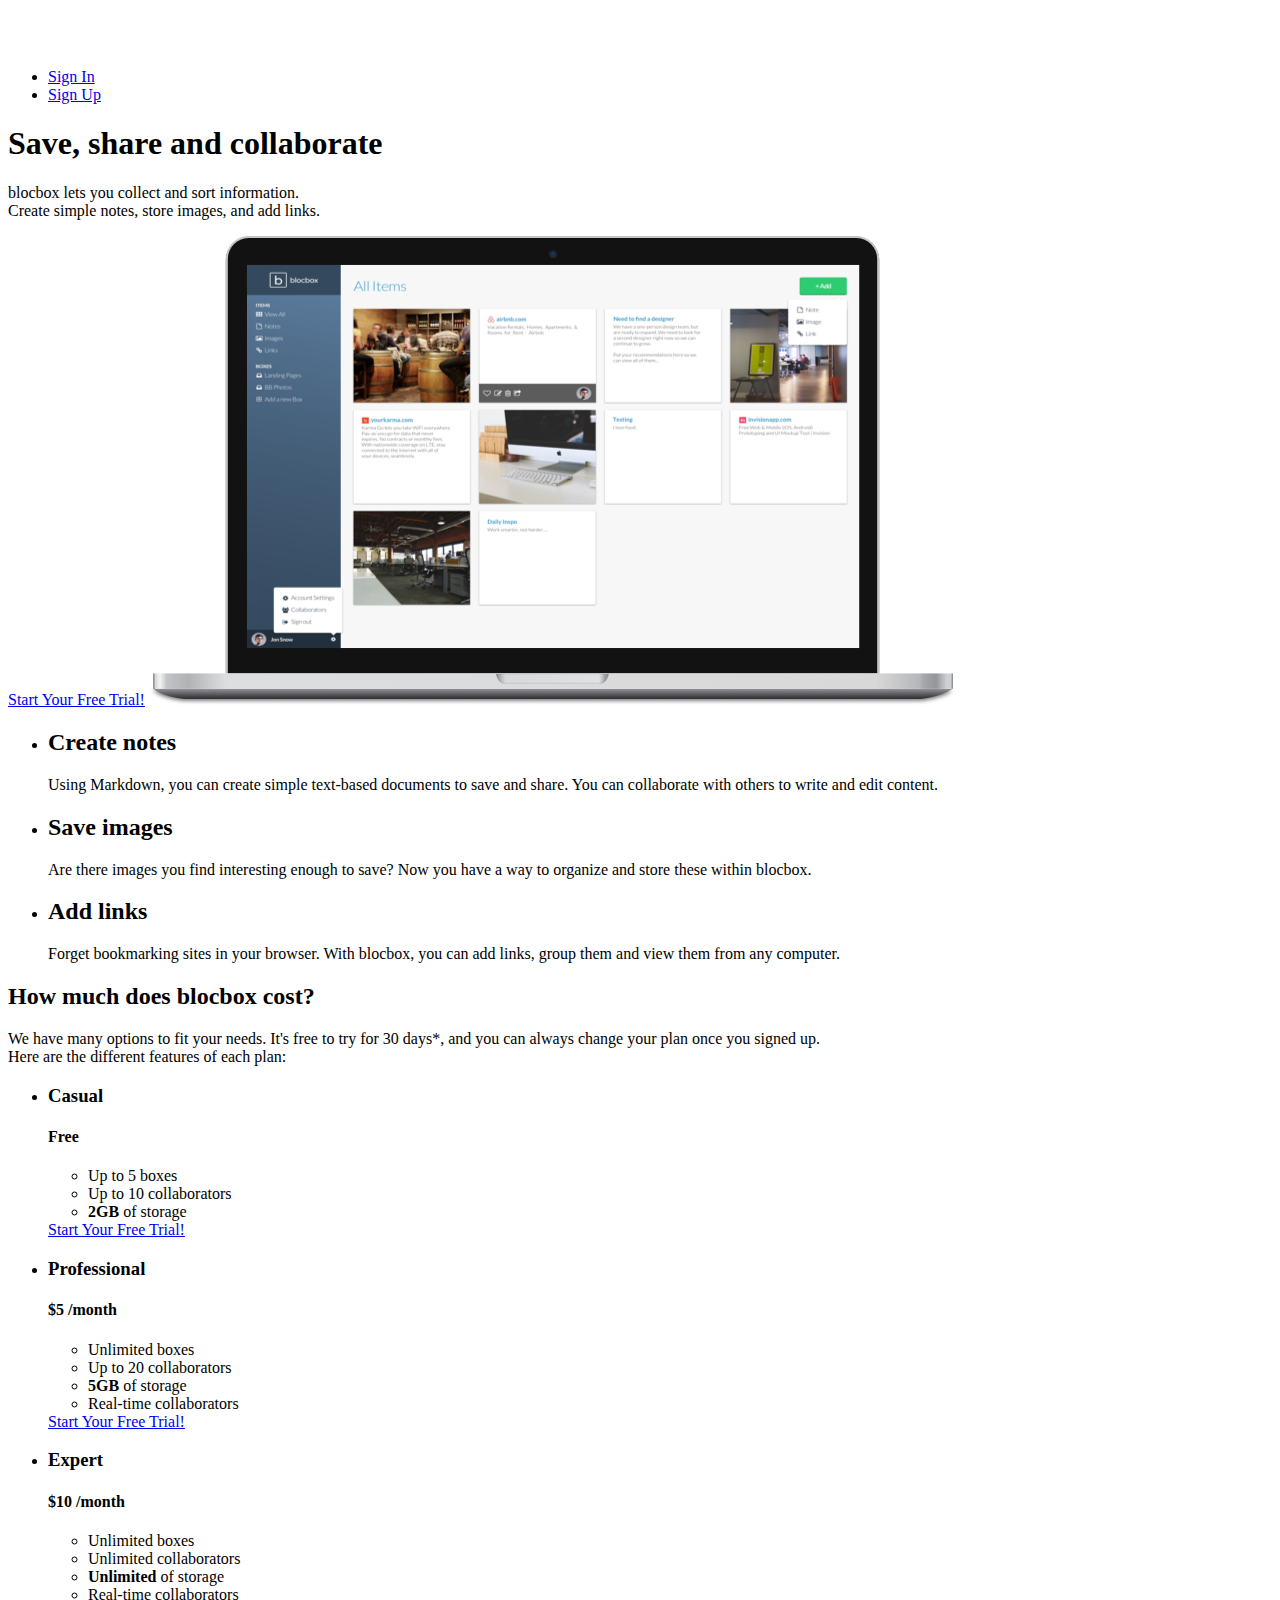
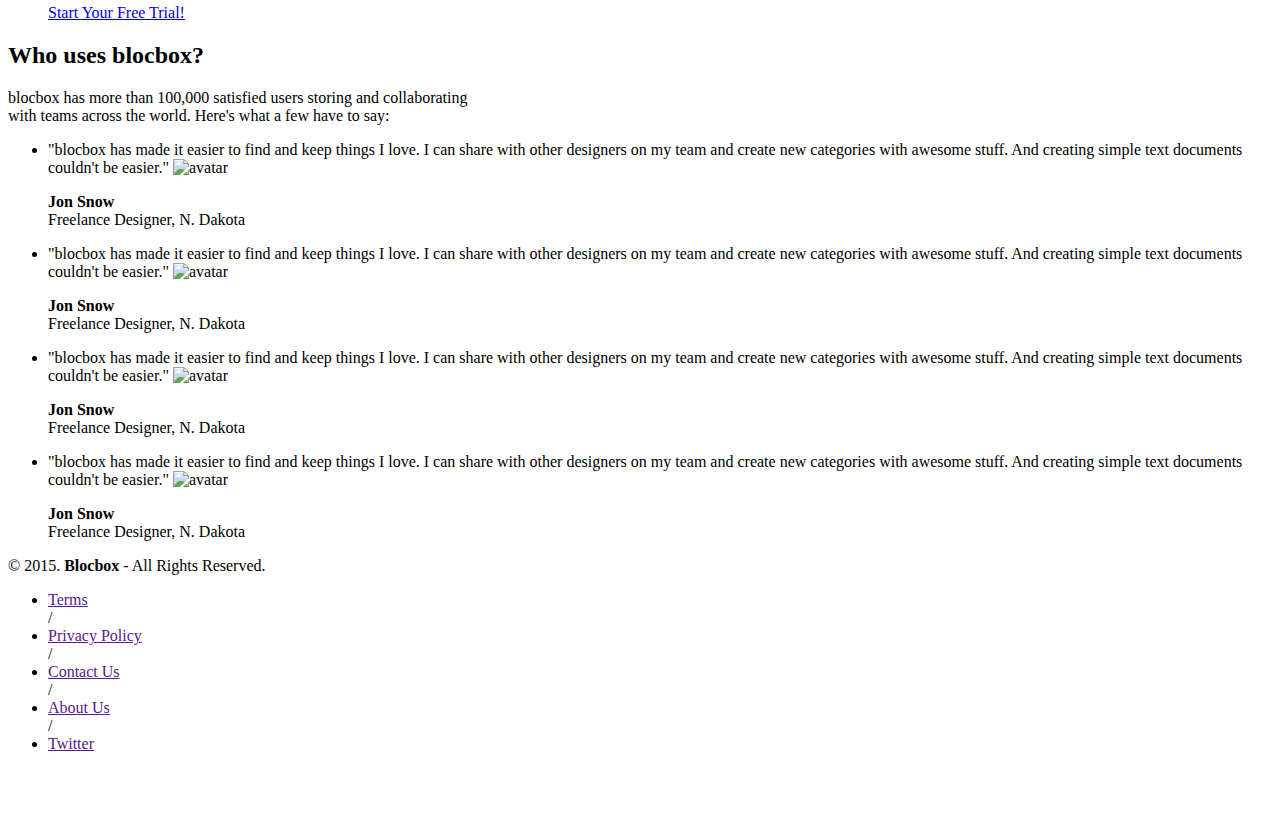
==== index.html @ 81e9be26 "Checkpoint 27 completed" ====
<!DOCTYPE html>
<html lang="en-us">
<head>
  <meta http-equiv="X-UACompatible" content="IE=Edge">
  <meta charset="UTF-8">
  <title>Save, share and collaborate | Blocbox</title>

  <!-- Google Fonts -->
  <link href="https://fonts.googleapis.com/css?family=Lato:300,300i,400,400i,700,700i|Varela+Round" rel="stylesheet">

</head>
<body>
  <!-- Hero -->
  <header>
    <nav class="container">
      <div class="one-half">
        <a href="index.html" class="site-logo"><img src="images/site-logo.png" alt="Blocbox" /></a>
      </div>
      <div class="one-half">
        <ul>
          <li><a href="signin.html">Sign In</a> </li>
          <li class="btn-outline"><a href="signup.html">Sign Up</a></li>
        </ul>
      </div>

    </nav>
    <div class="container hero">
      <h1>Save, share and collaborate</h1>
      <p>blocbox lets you collect and sort information.<br>Create simple notes, store images, and add links.</p>
      <a href="signup.html" class="btn">Start Your Free Trial!</a>
      <img src="images/dashboard.png" alt="Blocbox" />
    </div>
  </header>
  <main role="main">
    <!-- Benefits -->
    <section class="benefits">
      <ul class="container">
        <li class="one-third">
          <h2>Create notes</h2>
          <p>Using Markdown, you can create simple text-based documents to save and share. You can collaborate with others to write and edit content.</p>
        </li>
        <li class="one-third">
          <h2>Save images</h2>
          <p>Are there images you find interesting enough to save? Now you have a way to organize and store these within blocbox.</p>
        </li>
        <li class="one-third">
          <h2>Add links</h2>
          <p>Forget bookmarking sites in your browser. With blocbox, you can add links, group them and view them from any computer.</p>
        </li>
      </ul>
    </section>

    <!-- Pricing -->
    <section class="pricing">
      <div class="container">
        <h2>How much does blocbox cost?</h2>
        <p>We have many options to fit your needs. It's free to try for 30 days*, and you can always change your plan once you signed up. <br/>Here are the different features of each plan:</p>
      </div>
      <ul class="container">
        <li class="one-third">
          <div class="box">
            <h3>Casual</h3>
            <h4>Free</h4>
            <ul>
              <li>Up to 5 boxes</li>
              <li>Up to 10 collaborators</li>
              <li><strong>2GB</strong> of storage</li>
            </ul>
            <a href="signup.html" class="btn">Start Your Free Trial!</a>
          </div>
        </li>
        <li class="one-third">
          <div class="box middle">
            <h3>Professional</h3>
            <h4><span>$</span>5 <span class="month">/month</span></h4>
            <ul>
              <li>Unlimited boxes</li>
              <li>Up to 20 collaborators</li>
              <li><strong>5GB</strong> of storage</li>
              <li>Real-time collaborators</li>
            </ul>
            <a href="signup.html" class="btn">Start Your Free Trial!</a>
          </div>
        </li>
        <li class="one-third">
          <div class="box">
            <h3>Expert</h3>
            <h4><span>$</span>10 <span class="month">/month</span></h4>
            <ul>
              <li>Unlimited boxes</li>
              <li>Unlimited collaborators</li>
              <li><strong>Unlimited</strong> of storage</li>
              <li>Real-time collaborators</li>
            </ul>
            <a href="signup.html" class="btn">Start Your Free Trial!</a>
          </div>
        </li>
      </ul>
    </section>

    <!--Testimonials -->
    <section class="testimonials">
      <div class="container">
        <h2>Who uses blocbox?</h2>
        <p>blocbox has more than 100,000 satisfied users storing and collaborating<br/> with teams across the world. Here's what a few have to say:</p>
      </div>
      <ul class="container">
        <li class="one-fourth">
          <blocquote>"blocbox has made it easier to find and keep things I love. I can share with other designers on my team and create new categories with awesome stuff. And creating simple text documents couldn't be easier."</blocquote>
          <img src="https://s3.amazonaws.com/uifaces/faces/twitter/jsa/128.jpg" alt="avatar">
          <p class="names"><strong>Jon Snow</strong><br/>Freelance Designer, N. Dakota</p>
        </li>
        <li class="one-fourth">
          <blocquote>"blocbox has made it easier to find and keep things I love. I can share with other designers on my team and create new categories with awesome stuff. And creating simple text documents couldn't be easier."</blocquote>
          <img src="https://s3.amazonaws.com/uifaces/faces/twitter/jsa/128.jpg" alt="avatar">
          <p class="names"><strong>Jon Snow</strong><br/>Freelance Designer, N. Dakota</p>
        </li>
        <li class="one-fourth">
          <blocquote>"blocbox has made it easier to find and keep things I love. I can share with other designers on my team and create new categories with awesome stuff. And creating simple text documents couldn't be easier."</blocquote>
          <img src="https://s3.amazonaws.com/uifaces/faces/twitter/jsa/128.jpg" alt="avatar">
          <p class="names"><strong>Jon Snow</strong><br/>Freelance Designer, N. Dakota</p>
        </li>
        <li class="one-fourth">
          <blocquote>"blocbox has made it easier to find and keep things I love. I can share with other designers on my team and create new categories with awesome stuff. And creating simple text documents couldn't be easier."</blocquote>
          <img src="https://s3.amazonaws.com/uifaces/faces/twitter/jsa/128.jpg" alt="avatar">
          <p class="names"><strong>Jon Snow</strong><br/>Freelance Designer, N. Dakota</p>
        </li>
      </ul>
    </section>
  </main>

  <!-- Footer -->
  <footer>
    <div class="container footer-nav-block">
      <div class="left-footer-block one-third">
        <p class="copyright-block">&copy; 2015. <strong>Blocbox</strong> - All Rights Reserved.</p>
      </div>
      <nav class="link-block middle-footer-block one-third">
        <ul>
          <li><a href="">Terms</a></li> /
          <li><a href="">Privacy Policy</a></li> /
          <li><a href="">Contact Us</a></li> /
          <li><a href="">About Us</a></li> /
          <li><a href="">Twitter</a></li>
        </ul>
      </nav>
      <div class="right-footer-block one-third">
        <img class="logo" src="images/site-logo.png" alt="Blocbox" />
      </div>
  </div>
  </footer>
</body>
</html>
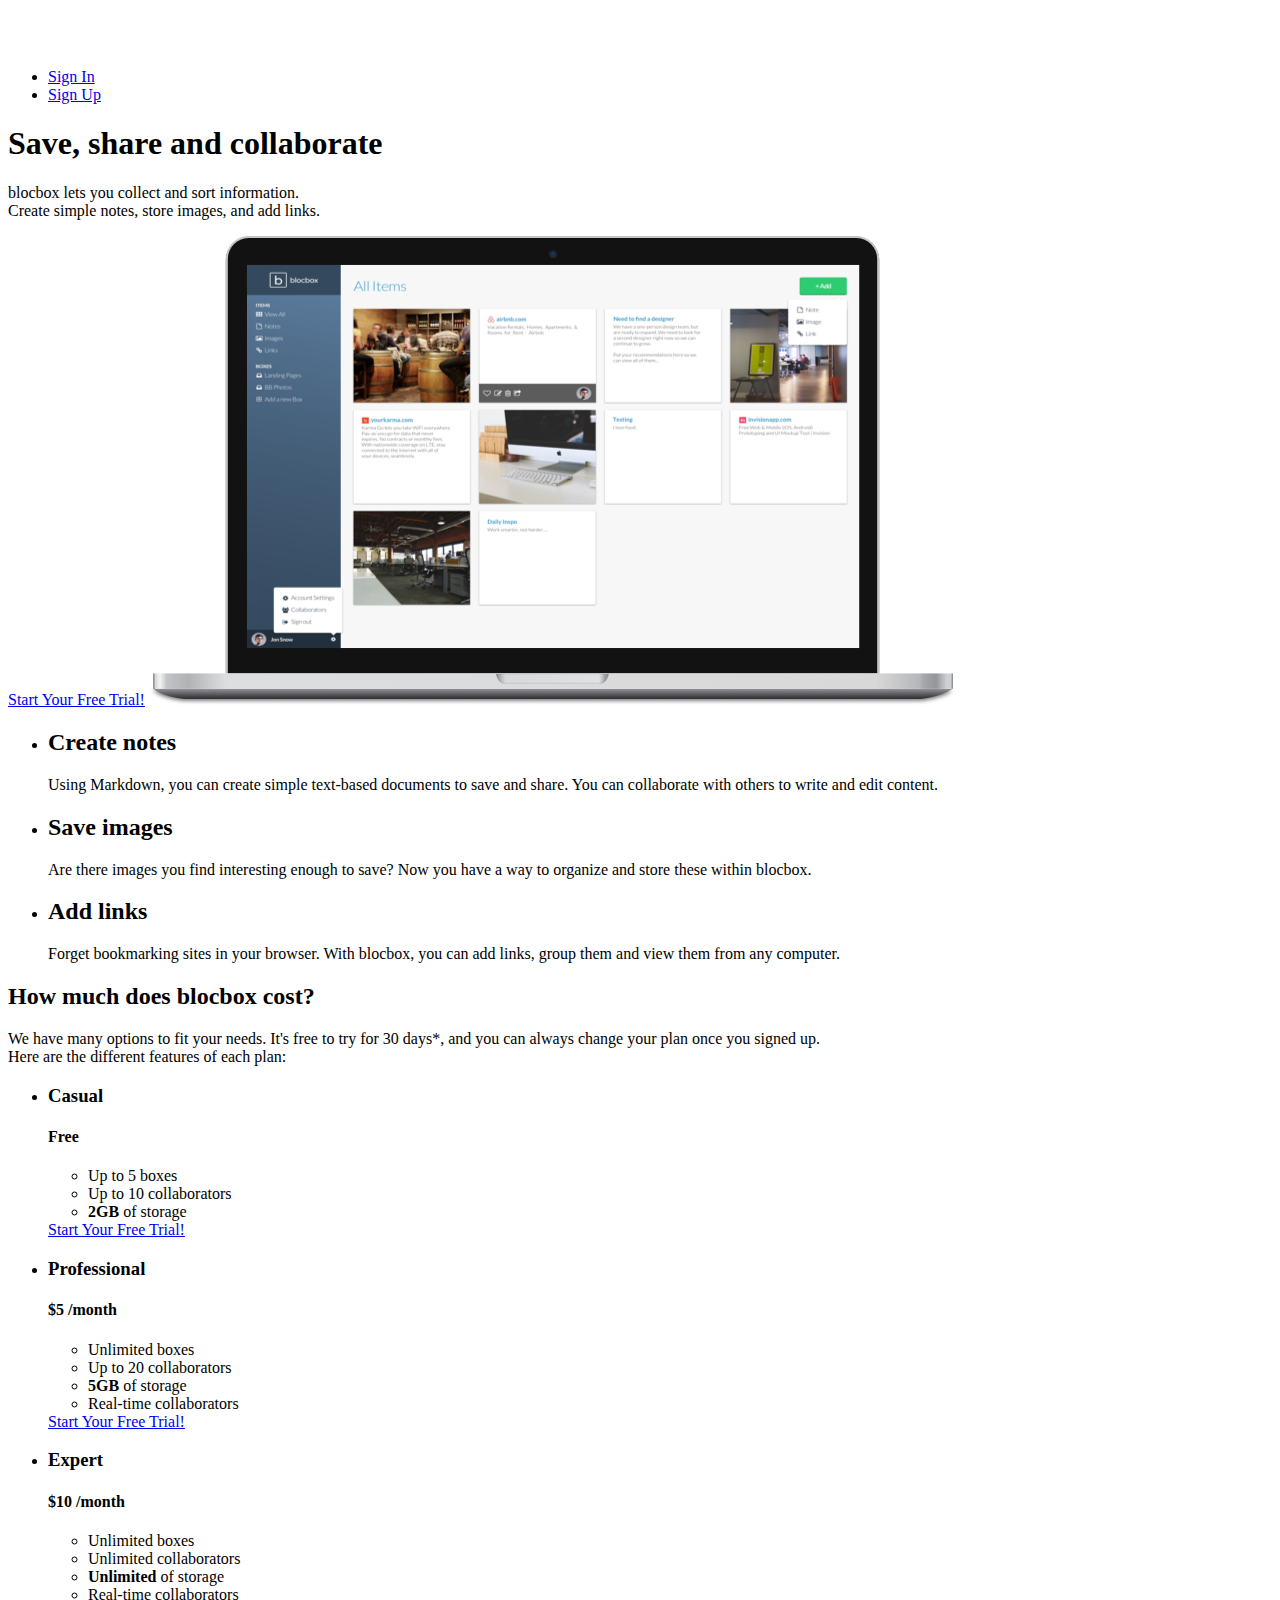
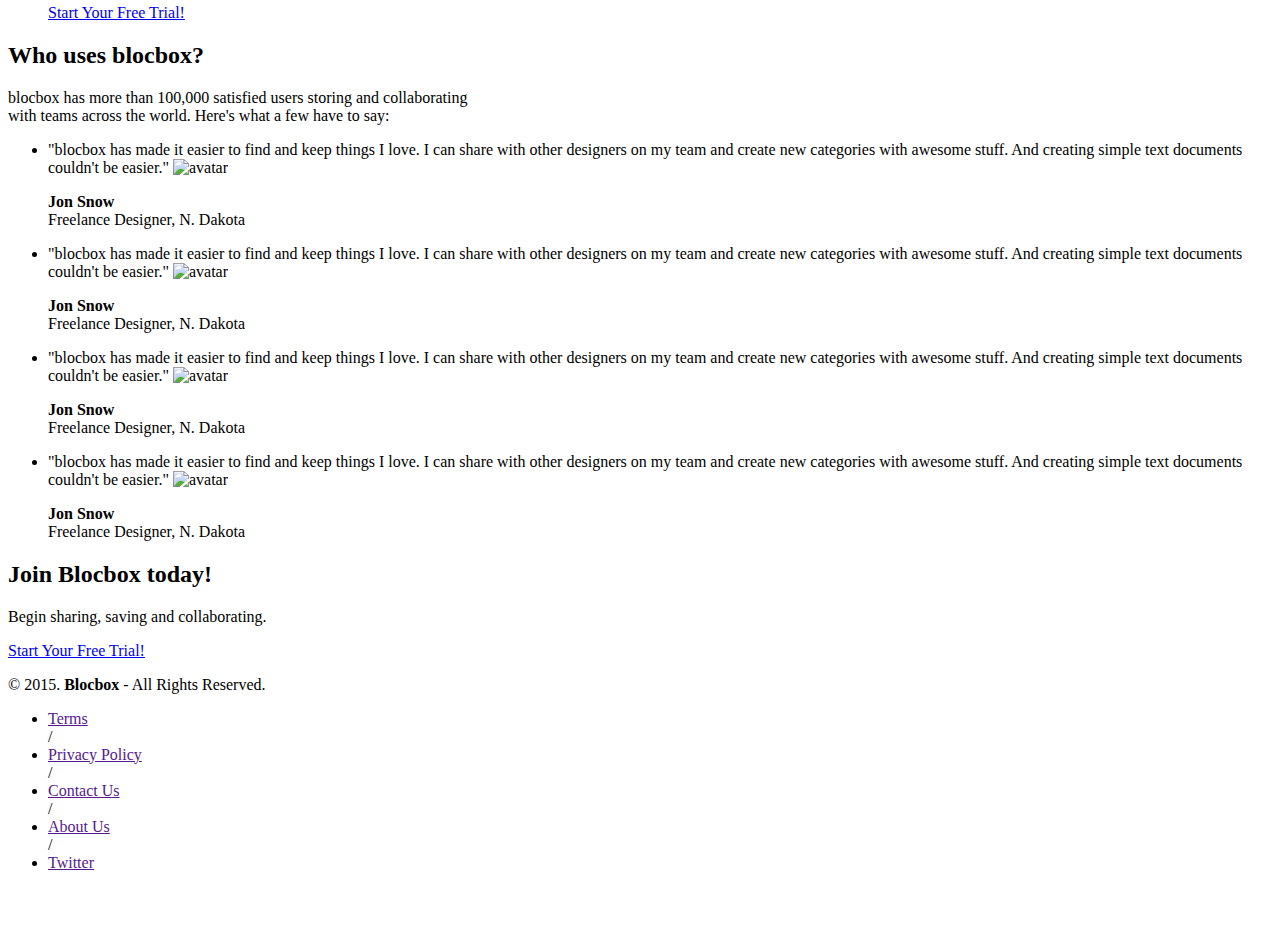
==== commit 3ee35644: "Homepage HTML completed" ====
--- a/index.html
+++ b/index.html
@@ -127,6 +127,15 @@
         </li>
       </ul>
     </section>
+
+    <!-- Last CTA Sign Up -->
+    <section class="last sign up">
+      <div class="container">
+        <h2>Join Blocbox today!</h2>
+        <p>Begin sharing, saving and collaborating.</p>
+        <a href="signup.html" class="btn">Start Your Free Trial!</a>
+      </div>
+    </section>
   </main>
 
   <!-- Footer -->
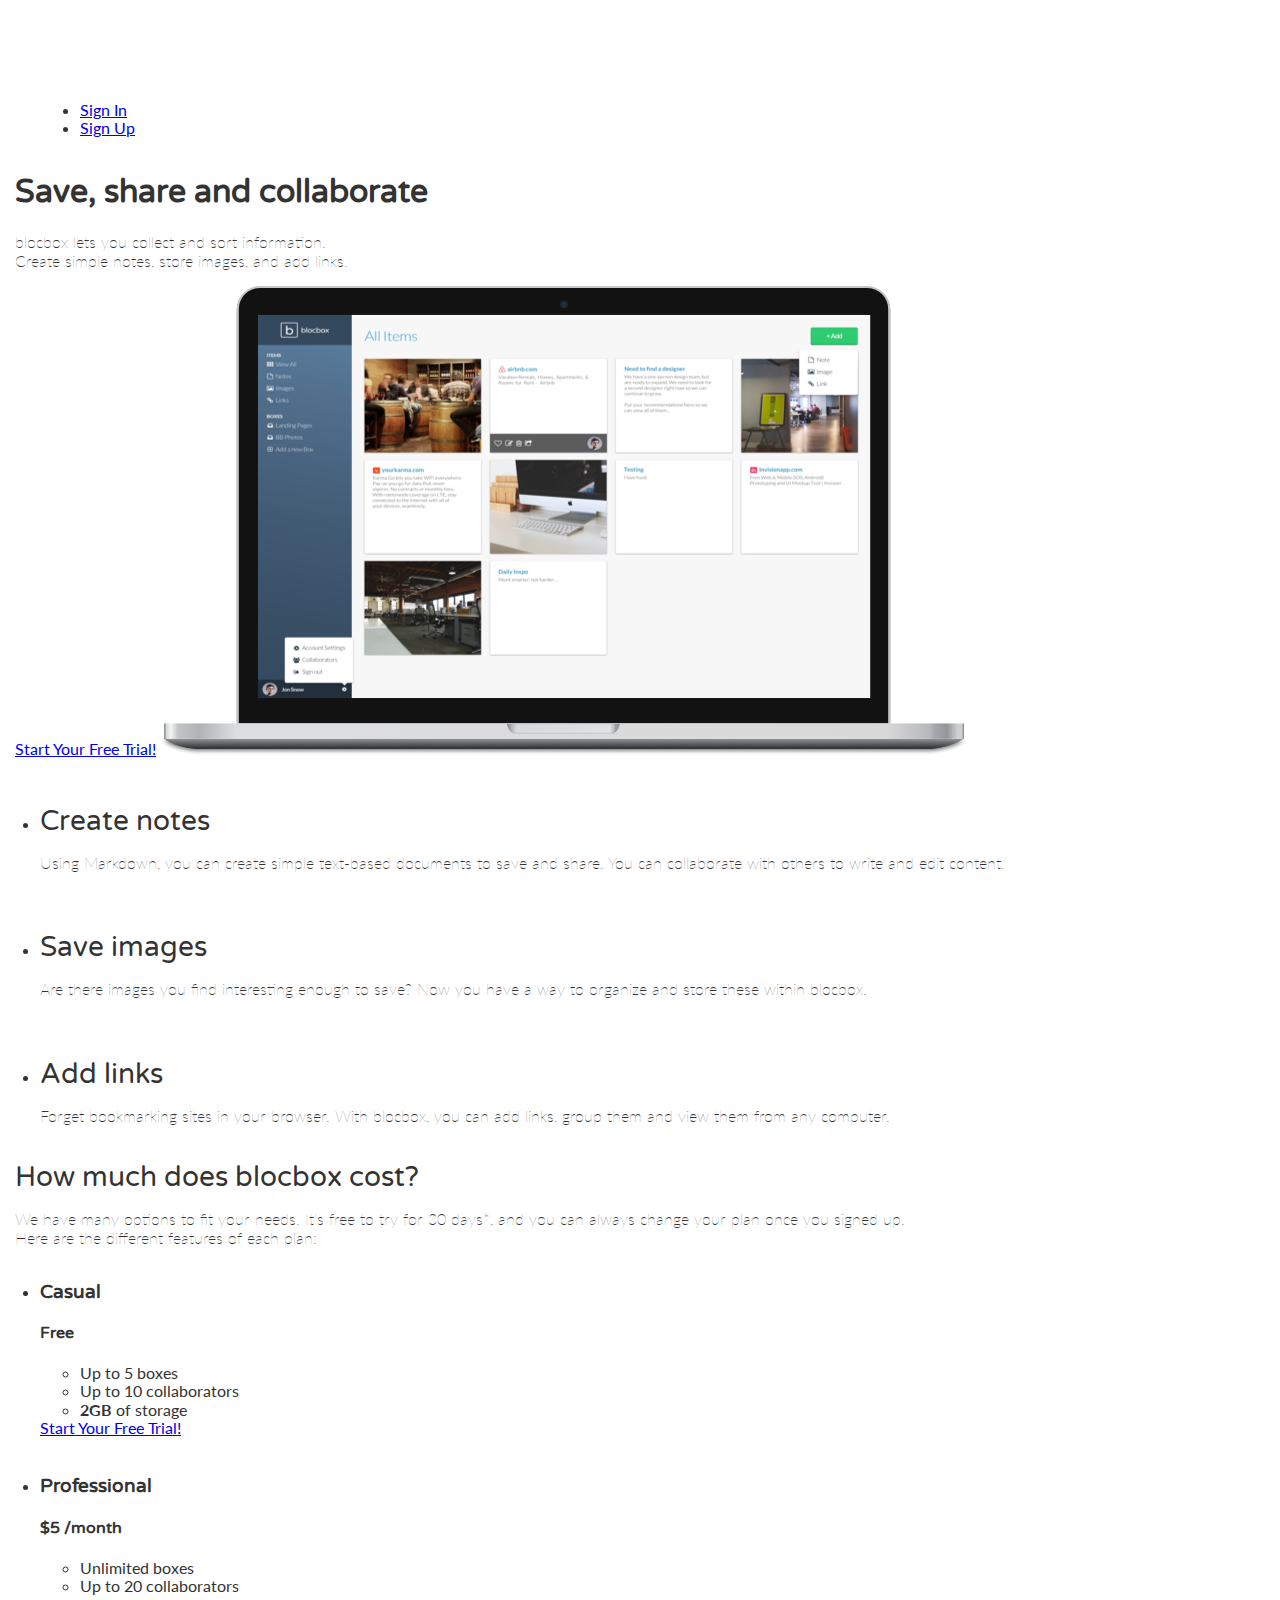
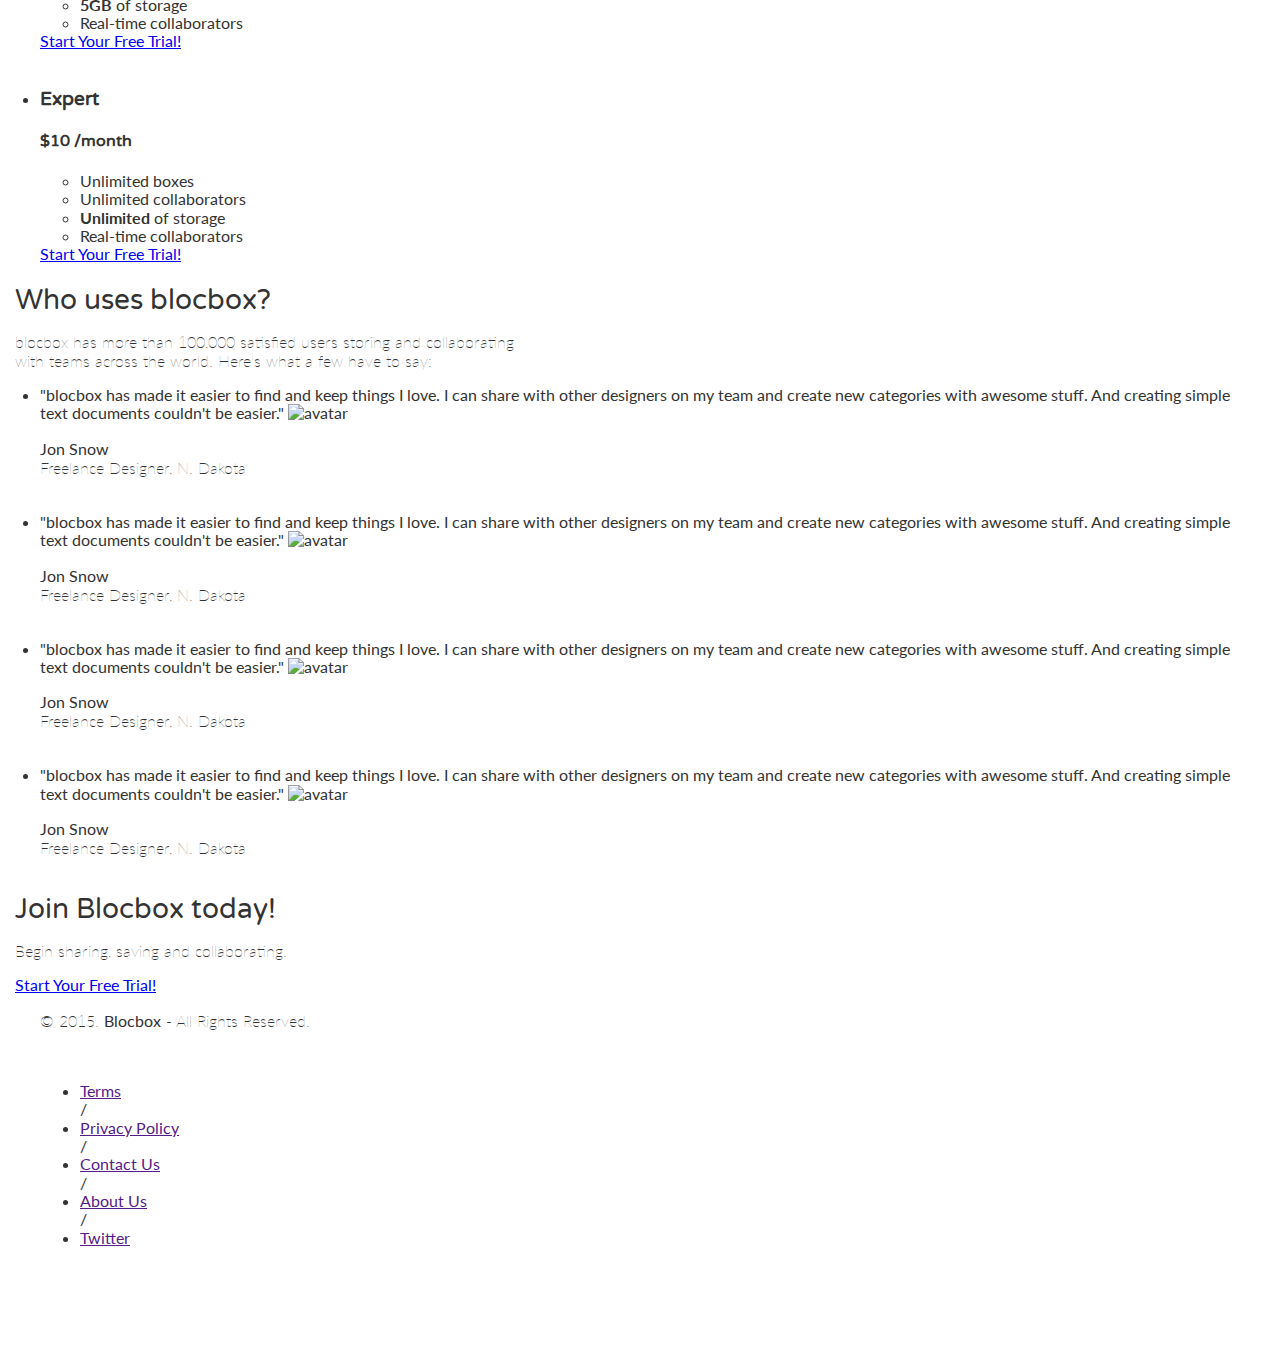
==== commit b6e0d146: "Checkpoint 28 completed" ====
--- a/index.html
+++ b/index.html
@@ -7,6 +7,11 @@
 
   <!-- Google Fonts -->
   <link href="https://fonts.googleapis.com/css?family=Lato:300,300i,400,400i,700,700i|Varela+Round" rel="stylesheet">
+
+  <!-- CSS -->
+  <link rel="stylesheet" href="css/normalize.css">
+  <link rel="stylesheet" href="css/style.css">
+  <link rel="stylesheet" href="css/font-awesome.css">
 
 </head>
 <body>
--- a/css/style.css
+++ b/css/style.css
@@ -0,0 +1,52 @@
+html, body {
+  overflow-x: hidden;
+}
+
+body {
+  font-family: "Lato", Helvetica, Arial, sans-serif;
+  color: #333333;
+}
+
+h1, h2, h3, h4, h5, h6 {
+  font-family: "Varela Round", Helvetica, Arial, sans-serif
+}
+
+h2 {
+  font-size: 28px;
+  font-weight: normal;
+  margin-bottom: 5px;
+}
+
+p {
+  font-size: 16px;
+  line-height: 19px;
+  font-weight: 100;
+}
+
+/* GRID */
+.container {
+  margin-right: auto;
+  margin-left: auto;
+  padding-left: 15px;
+  padding-right: 15px;
+  position: relative;
+}
+
+/* psuedo classes: to set content before as well as after any container */
+.container: before,
+.container: after {
+  content: " ";
+  display: table;
+}
+
+.container: after {
+  clear: both;
+}
+
+.one-half, .one-third, .one-fourth {
+  width: 96%;
+  float: left;
+  position: relative;
+  min-height: 1px;
+  margin: 0 2% 20px;
+}
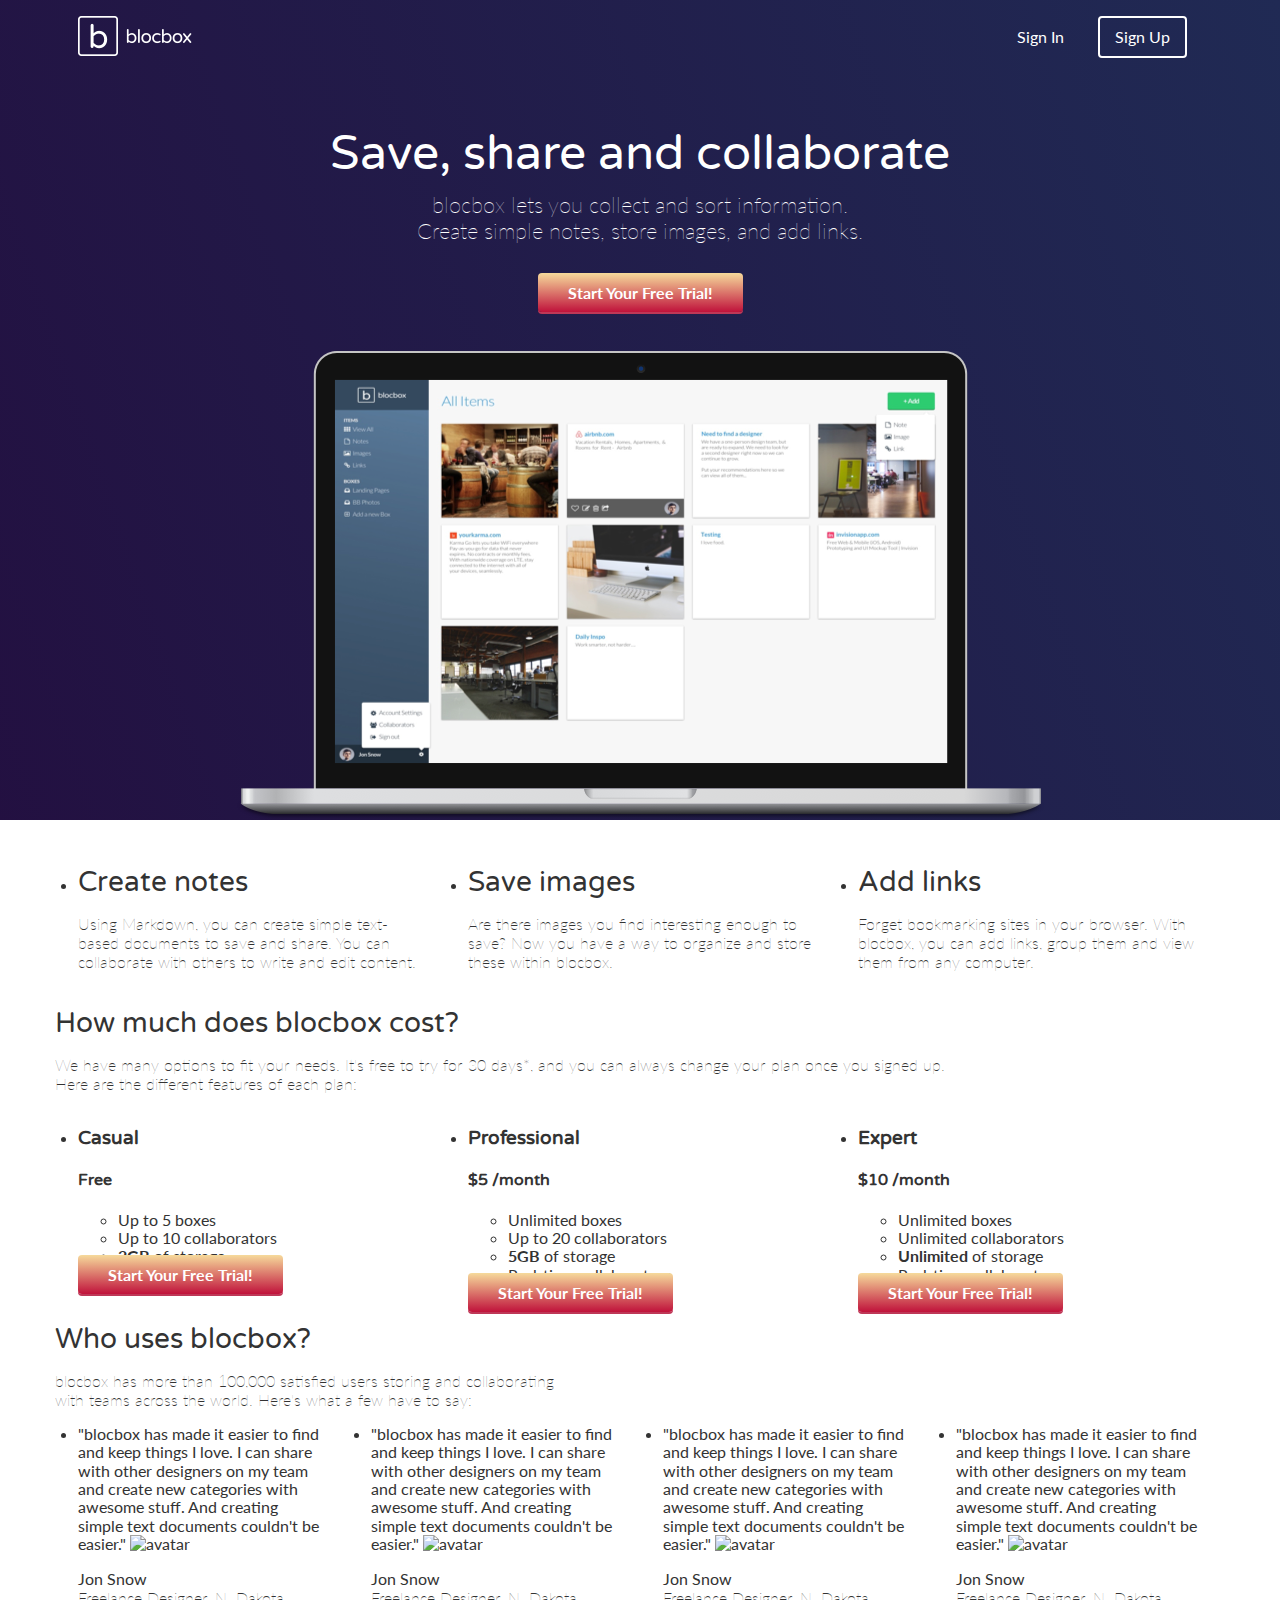
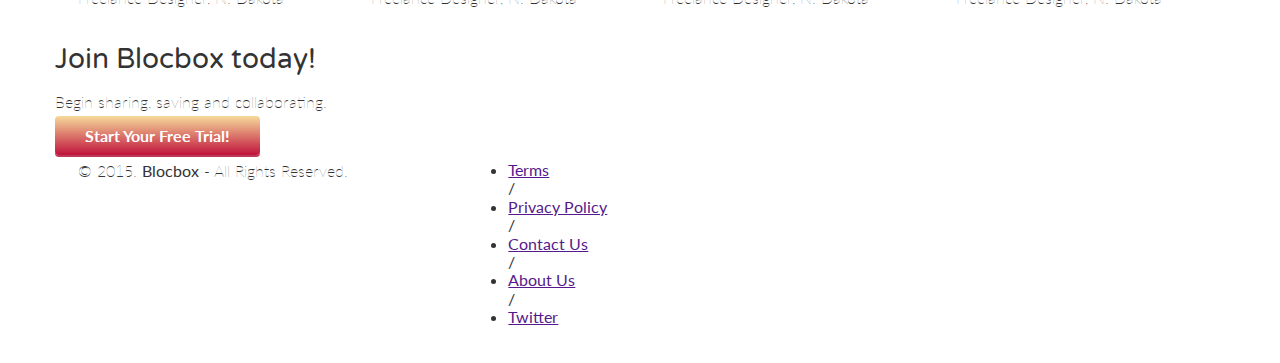
==== commit 98b2011b: "Checkpoint 29 completed" ====
--- a/index.html
+++ b/index.html
@@ -12,6 +12,7 @@
   <link rel="stylesheet" href="css/normalize.css">
   <link rel="stylesheet" href="css/style.css">
   <link rel="stylesheet" href="css/font-awesome.css">
+  <link rel="stylesheet" href="css/animate.min.css">
 
 </head>
 <body>
@@ -30,7 +31,7 @@
 
     </nav>
     <div class="container hero">
-      <h1>Save, share and collaborate</h1>
+      <h1 class="animated fadeIn">Save, share and collaborate</h1>
       <p>blocbox lets you collect and sort information.<br>Create simple notes, store images, and add links.</p>
       <a href="signup.html" class="btn">Start Your Free Trial!</a>
       <img src="images/dashboard.png" alt="Blocbox" />
--- a/css/style.css
+++ b/css/style.css
@@ -50,3 +50,107 @@
   min-height: 1px;
   margin: 0 2% 20px;
 }
+
+@media (min-width: 760px) {
+  .container {
+    width: 750px;
+  }
+}
+
+@media (min-width: 992px) {
+  .container {
+    width: 970px;
+  }
+  .one-half {
+    width:46%;
+  }
+  .one-third {
+    width: 29.33333%;
+  }
+  .one-fourth {
+    width: 21%;
+  }
+}
+
+@media (min-width: 1200px) {
+  .container {
+    width:1170px;
+  }
+}
+
+/* HEADER */
+
+header {
+  color: #FFFFFF;
+  background: #34495E;
+  background-image: linear-gradient(251deg,  #202A54 0%, rgba(33,10,62,0.90) 100%);
+}
+
+header nav {
+  padding: 1em 0;
+}
+
+header nav ul {
+  display: inline;
+  text-align: right;
+  float: right;
+  margin: 0;
+}
+
+header nav ul > li {
+  list-style-type: none;
+  display: inline-block;
+  margin: 0 15px;
+}
+
+header nav ul > li.btn-outline {
+  padding: 10px 15px;
+  border: 2px solid #FFFFFF;
+  border-radius: 4px;
+}
+
+header nav ul > li.btn-outline:hover {
+  background: #FFFFFF;
+}
+
+header nav ul > li > a {
+  color: #FFFFFF;
+  text-decoration: none;
+}
+
+header nav ul > li.btn-outline:hover > a {
+  color: #34495E;
+}
+
+header .hero {
+  text-align: center;
+  display:block;
+  position: relative;
+}
+header .hero h1 {
+  font-size:48px;
+  font-weight: normal;
+  margin:95px 0 0;
+}
+header .hero p {
+  font-size: 22px;
+  line-height: 26px;
+  font-weight: 100;
+  margin:10px 0 40px;
+}
+header .hero img {
+  display: block;
+  margin:3em auto 0;
+}
+
+/* BUTTONS */
+
+.btn {
+  border-radius: 4px;
+  color: #FFFFFF;
+  font-weight: 700;
+  text-decoration: none;
+  padding: 10px 30px;
+  background-image: linear-gradient(0deg, #C0123B 0%, #F6DA9B 100%);
+  box-shadow: 0 2px 0px 0 #BE3857;
+}
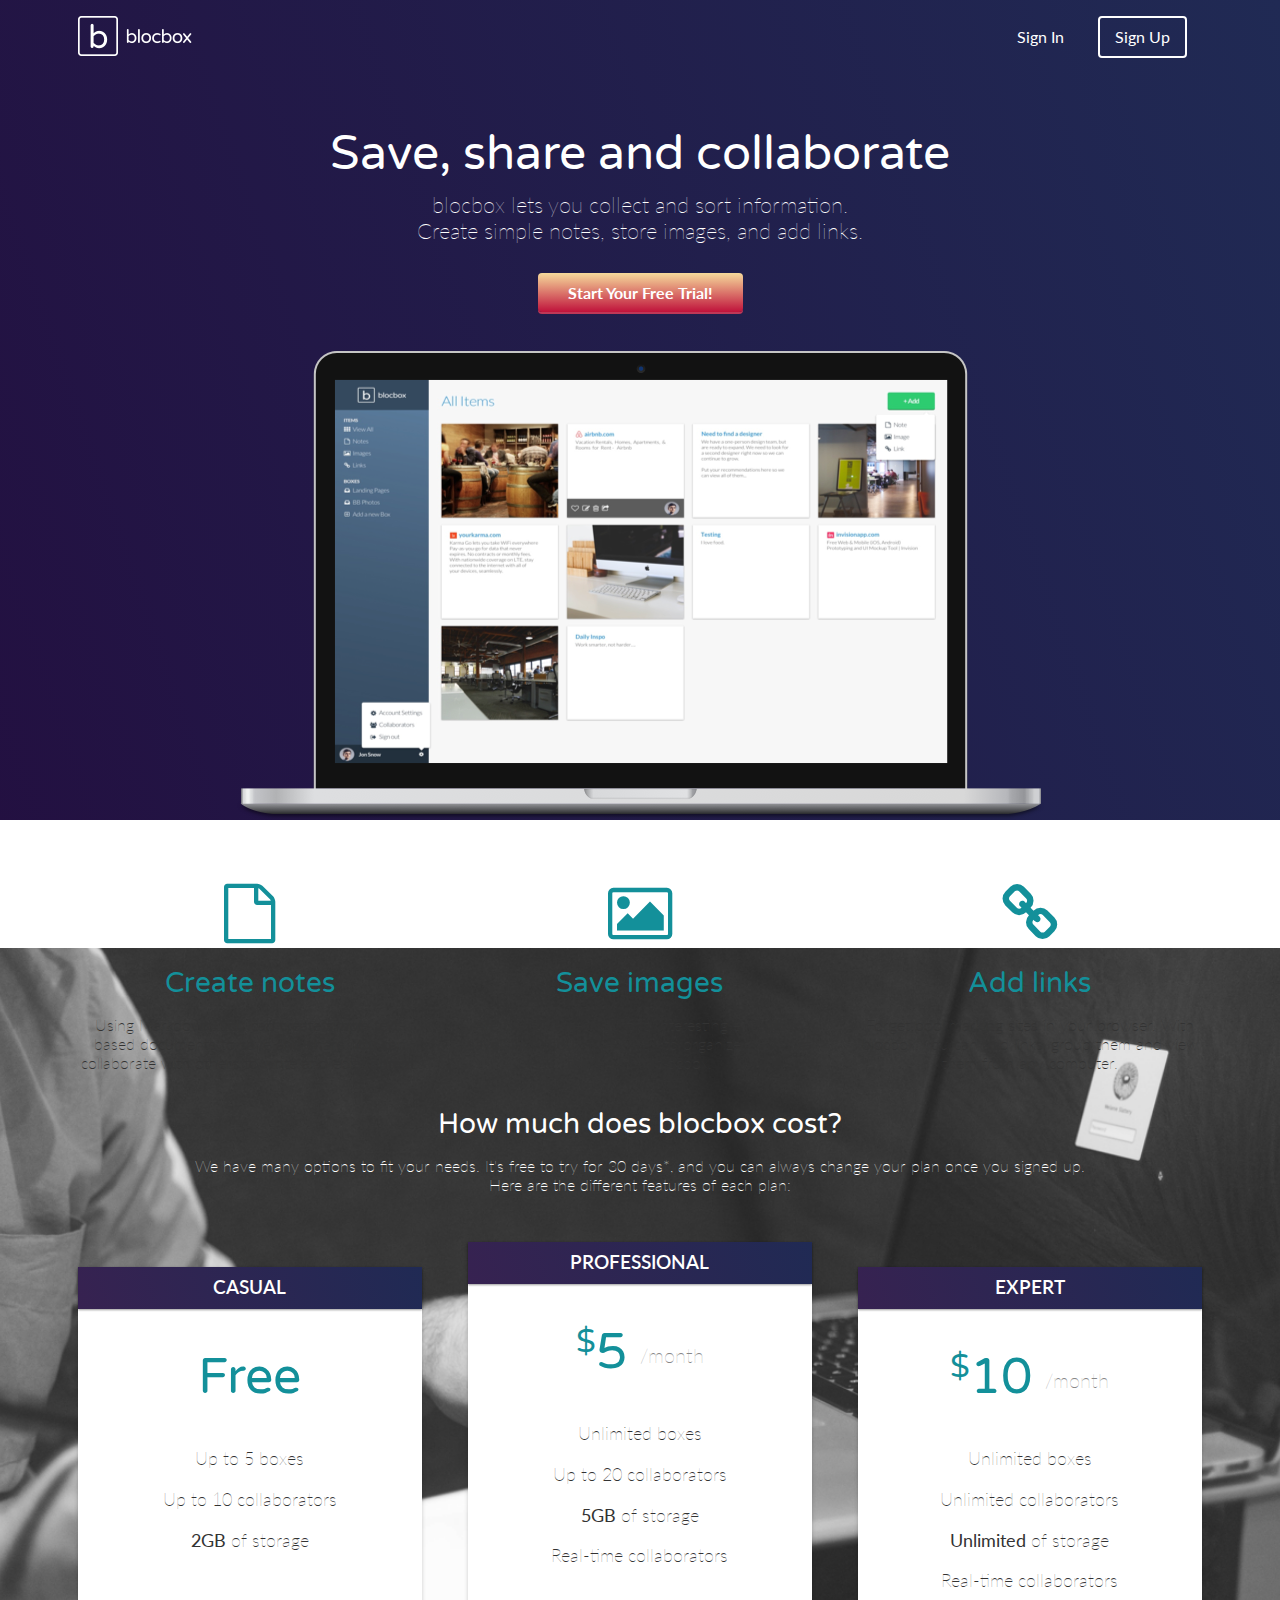
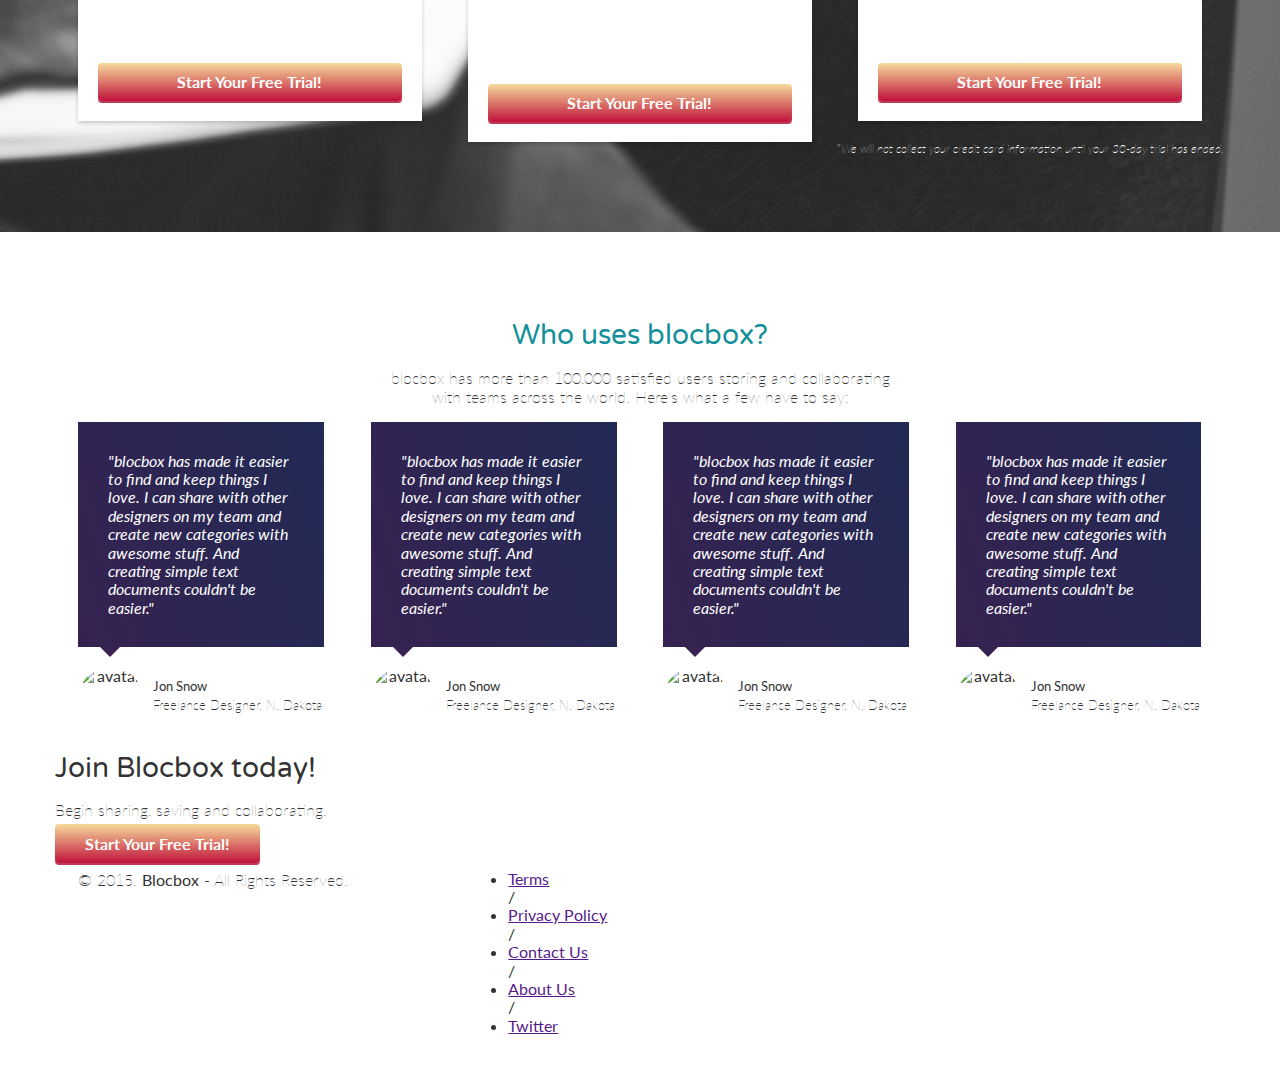
==== commit 6fc55297: "Checkpoint 30 completed" ====
--- a/index.html
+++ b/index.html
@@ -42,14 +42,17 @@
     <section class="benefits">
       <ul class="container">
         <li class="one-third">
+          <i class="fa fa-file-o" aria-hidden="true"></i>
           <h2>Create notes</h2>
           <p>Using Markdown, you can create simple text-based documents to save and share. You can collaborate with others to write and edit content.</p>
         </li>
         <li class="one-third">
+          <i class="fa fa-picture-o" aria-hidden="true"></i>
           <h2>Save images</h2>
           <p>Are there images you find interesting enough to save? Now you have a way to organize and store these within blocbox.</p>
         </li>
         <li class="one-third">
+          <i class="fa fa-link" aria-hidden="true"></i>
           <h2>Add links</h2>
           <p>Forget bookmarking sites in your browser. With blocbox, you can add links, group them and view them from any computer.</p>
         </li>
@@ -102,6 +105,9 @@
           </div>
         </li>
       </ul>
+      <div class="container">
+        <p class="small">*We will not collect your credit card information until your 30-day trial has ended.</p>
+      </div>
     </section>
 
     <!--Testimonials -->
@@ -112,22 +118,22 @@
       </div>
       <ul class="container">
         <li class="one-fourth">
-          <blocquote>"blocbox has made it easier to find and keep things I love. I can share with other designers on my team and create new categories with awesome stuff. And creating simple text documents couldn't be easier."</blocquote>
+          <blockquote>"blocbox has made it easier to find and keep things I love. I can share with other designers on my team and create new categories with awesome stuff. And creating simple text documents couldn't be easier."</blockquote>
           <img src="https://s3.amazonaws.com/uifaces/faces/twitter/jsa/128.jpg" alt="avatar">
           <p class="names"><strong>Jon Snow</strong><br/>Freelance Designer, N. Dakota</p>
         </li>
         <li class="one-fourth">
-          <blocquote>"blocbox has made it easier to find and keep things I love. I can share with other designers on my team and create new categories with awesome stuff. And creating simple text documents couldn't be easier."</blocquote>
+          <blockquote>"blocbox has made it easier to find and keep things I love. I can share with other designers on my team and create new categories with awesome stuff. And creating simple text documents couldn't be easier."</blockquote>
           <img src="https://s3.amazonaws.com/uifaces/faces/twitter/jsa/128.jpg" alt="avatar">
           <p class="names"><strong>Jon Snow</strong><br/>Freelance Designer, N. Dakota</p>
         </li>
         <li class="one-fourth">
-          <blocquote>"blocbox has made it easier to find and keep things I love. I can share with other designers on my team and create new categories with awesome stuff. And creating simple text documents couldn't be easier."</blocquote>
+          <blockquote>"blocbox has made it easier to find and keep things I love. I can share with other designers on my team and create new categories with awesome stuff. And creating simple text documents couldn't be easier."</blockquote>
           <img src="https://s3.amazonaws.com/uifaces/faces/twitter/jsa/128.jpg" alt="avatar">
           <p class="names"><strong>Jon Snow</strong><br/>Freelance Designer, N. Dakota</p>
         </li>
         <li class="one-fourth">
-          <blocquote>"blocbox has made it easier to find and keep things I love. I can share with other designers on my team and create new categories with awesome stuff. And creating simple text documents couldn't be easier."</blocquote>
+          <blockquote>"blocbox has made it easier to find and keep things I love. I can share with other designers on my team and create new categories with awesome stuff. And creating simple text documents couldn't be easier."</blockquote>
           <img src="https://s3.amazonaws.com/uifaces/faces/twitter/jsa/128.jpg" alt="avatar">
           <p class="names"><strong>Jon Snow</strong><br/>Freelance Designer, N. Dakota</p>
         </li>
--- a/css/style.css
+++ b/css/style.css
@@ -49,6 +49,18 @@
   position: relative;
   min-height: 1px;
   margin: 0 2% 20px;
+}
+
+@media (min-width: 320px) {
+  .container {
+    width: 310px;
+  }
+}
+
+@media (min-width: 480px) {
+  .container {
+    width: 470px;
+  }
 }
 
 @media (min-width: 760px) {
@@ -154,3 +166,174 @@
   background-image: linear-gradient(0deg, #C0123B 0%, #F6DA9B 100%);
   box-shadow: 0 2px 0px 0 #BE3857;
 }
+
+/* BENEFITS */
+
+.benefits {
+  text-align: center;
+  display: block;
+  position: relative;
+}
+
+.benefits ul {
+  margin: 0 auto;
+  padding: 4em 0;
+}
+
+.benefits ul li {
+  list-style-type: none;
+  display: inline-block;
+}
+
+.benefits i {
+  color: #13909A;
+  font-size: 60px;
+  margin: 0;
+  vertical-align: middle;
+}
+
+.benefits h2 {
+  color: #13909A;
+}
+
+/* PRICING */
+
+.pricing {
+  background: #202A54 url("../images/background.png") top center no-repeat;
+  background: url("../images/background.png") top center no-repeat, linear-gradient(251deg,  #202A54 0%, rgba(33,10,62,0.90) 100%));
+  background-size:cover;
+  text-align: center;
+  padding:4em 0;
+}
+
+.pricing h2, .pricing p {
+   color:#FFFFFF;
+ }
+ .pricing ul {
+   margin:0 auto;
+   padding:2em 0;
+ }
+ .pricing ul li {
+   list-style-type: none;
+ }
+
+ .box {
+  padding:0 15px 15px;
+  background: #FFFFFF;
+  box-shadow: 0px 2px 4px 0px rgba(0,0,0,0.20);
+  min-height: 439px;
+  position: relative;
+  margin-top: 25px;
+}
+.box.middle {
+  min-height: 485px;
+  margin-top:0px;
+}
+.box h3 {
+  font-family: "Lato", Helvetica, Arial, sans-serif;
+  color: #FFFFFF;
+  font-weight: 600;
+  text-transform: uppercase;
+  background: linear-gradient(251deg,  #202A54 0%, rgba(33,10,62,0.90) 100%);
+  box-shadow: 0px 1px 2px 0px rgba(0,0,0,0.40);
+  left:0;
+  right:0;
+  top:0;
+  text-align: center;
+  margin:0 -15px 40px;
+  padding:10px 0;
+}
+
+.box h4 {
+   font-size:50px;
+   font-weight: normal;
+   margin:40px 0 10px;
+   color:#13909A;
+ }
+ .box h4 span {
+   font-size:32px;
+   vertical-align: top;
+ }
+ .box h4 span.month {
+   font-family: "Lato", Helvetica, Arial, sans-serif;
+   font-weight: 100;
+   color:#888888;
+   font-size:20px;
+   vertical-align: middle;
+ }
+ .box ul li {
+   font-size:18px;
+   margin-bottom:20px;
+   font-weight: 100;
+ }
+
+ .box .btn {
+   position:absolute;
+   bottom:20px;
+   left:20px;
+   right:20px;
+ }
+
+ .small {
+   font-size: 12px;
+   color: #FEFEFE;
+   line-height: 15px;
+   font-style:italic;
+ }
+
+ /* TESTIMONIALS */
+
+ .testimonials {
+   padding:4em 0;
+   text-align: center;
+ }
+
+ .testimonials h2 {
+   color:#13909A;
+ }
+
+ .testimonials ul li {
+   list-style-type: none;
+ }
+
+ .testimonials blockquote {
+   color:#FFFFFF;
+   text-align: left;
+   font-style: italic;
+   background:linear-gradient(251deg,  #202A54 0%, rgba(33,10,62,0.90) 100%);
+   position: relative;
+   padding:30px;
+   width:auto;
+   margin:0;
+ }
+
+
+ .testimonials blockquote:after {
+   top: 100%;
+   left: 13%;
+   border: solid transparent;
+   content: " ";
+   height: 0;
+   width: 0;
+   position: absolute;
+   pointer-events: none;
+   border-top-color:rgba(33,10,62,0.90);
+   border-width: 10px;
+   margin-left: -10px;
+ }
+
+ .testimonials img {
+   height: 65px;
+   width: 65px;
+   border-radius:50%;
+   float: left;
+   display: inline-block;
+   margin:20px 10px 0 0;
+ }
+ .testimonials p.names {
+   float: left;
+   display: inline-block;
+   text-align: left;
+   font-size:13px;
+   margin-top: 30px;
+ }
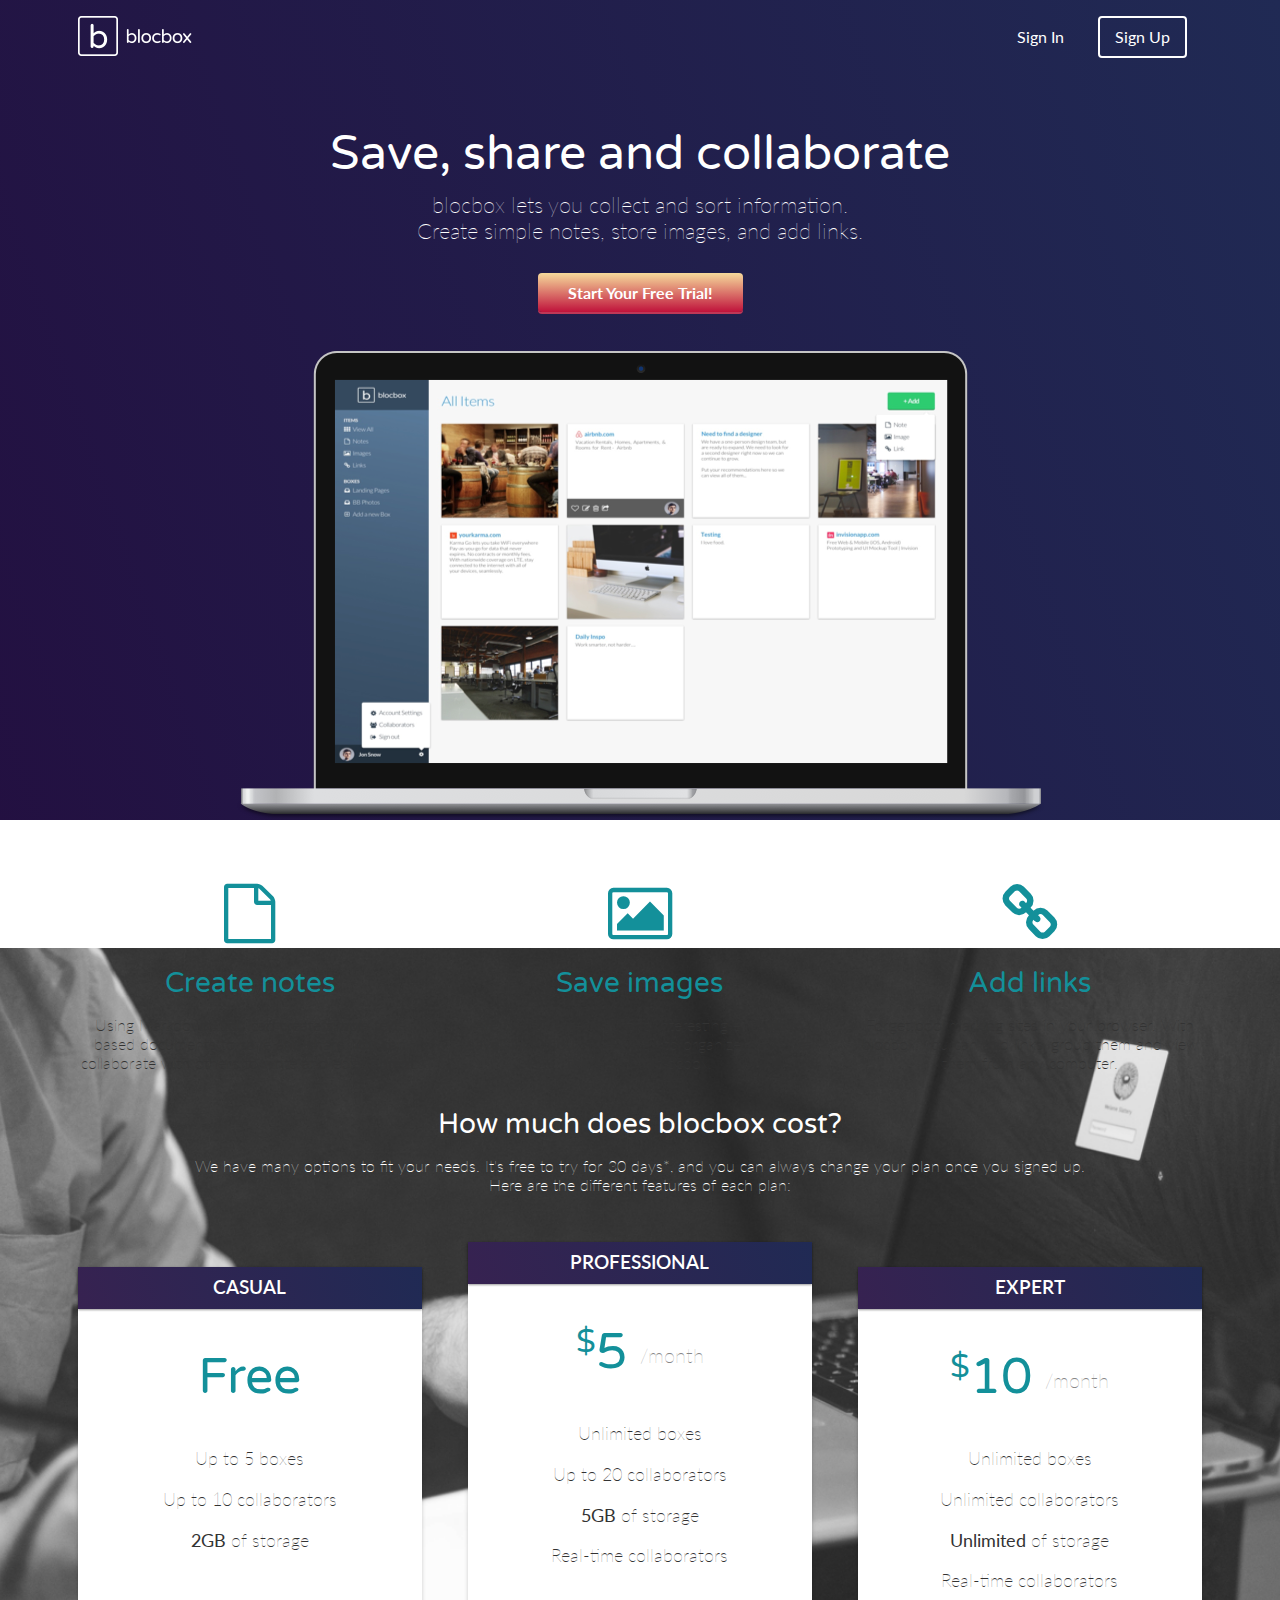
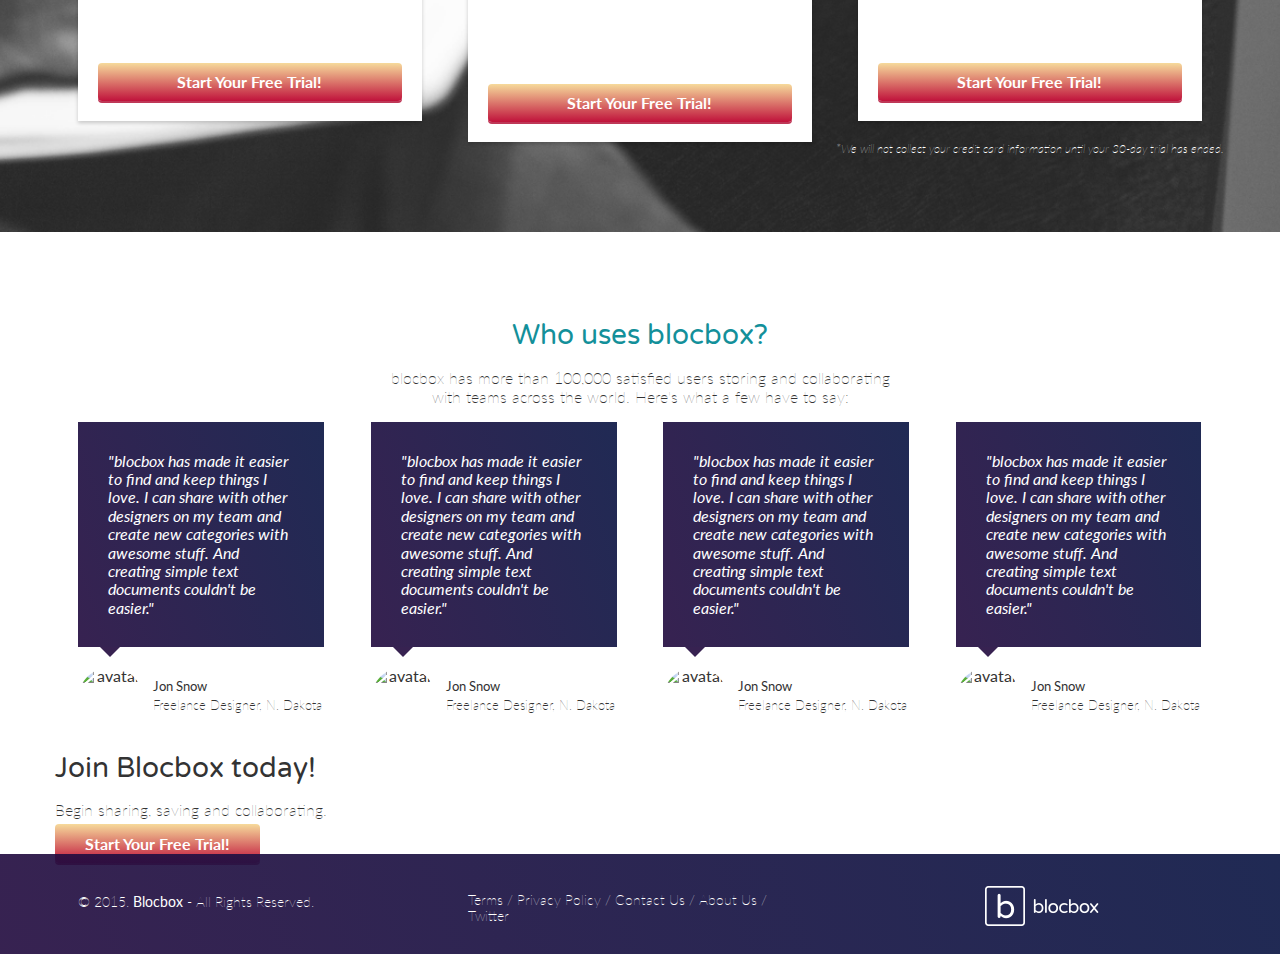
==== commit 5cccafcc: "Checkpoint 31 completed" ====
--- a/index.html
+++ b/index.html
@@ -139,7 +139,6 @@
         </li>
       </ul>
     </section>
-
     <!-- Last CTA Sign Up -->
     <section class="last sign up">
       <div class="container">
--- a/css/style.css
+++ b/css/style.css
@@ -337,3 +337,59 @@
    font-size:13px;
    margin-top: 30px;
  }
+
+ /* FOOTER */
+ footer {
+   background-color: linear-gradient(251deg,  #202A54 0%, rgba(33,10,62,0.90) 100%);
+   background-image: linear-gradient(251deg,  #202A54 0%, rgba(33,10,62,0.90) 100%);
+   color: #FFFFFF;
+   height: 150px;
+   position: relative;
+   overflow: hidden;
+   z-index: 0;
+ }
+
+ footer p, footer nav ul {
+   font-size:14px;
+   font-weight:100;
+   text-align: center;
+   margin: 10px auto 0;
+ }
+
+ footer nav ul li {
+   list-style-type: none;
+   display: inline;
+ }
+
+ footer nav ul li a {
+   color:#FFFFFF;
+   text-decoration: none;
+ }
+
+ footer .right-footer-block {
+   background-color: transparent;
+ }
+
+ footer .logo{
+   padding: 2.35em 0;
+   margin: 0 auto;
+   display: block;
+ }
+
+ @media (min-width: 992px){
+  footer{
+    background-color: linear-gradient(251deg,  #202A54 0%, rgba(33,10,62,0.90) 100%);
+    background-image: linear-gradient(251deg,  #202A54 0%, rgba(33,10,62,0.90) 100%);
+    height: 100px;
+  }
+  footer p, footer nav ul{
+    padding: 2em 0;
+    text-align: left;
+  }
+  footer .right-footer-block {
+    background-color: linear-gradient(251deg,  #202A54 0%, rgba(33,10,62,0.90) 100%);
+  }
+  footer .logo{
+    padding: 2em 0 2em 1.5em;
+  }
+}
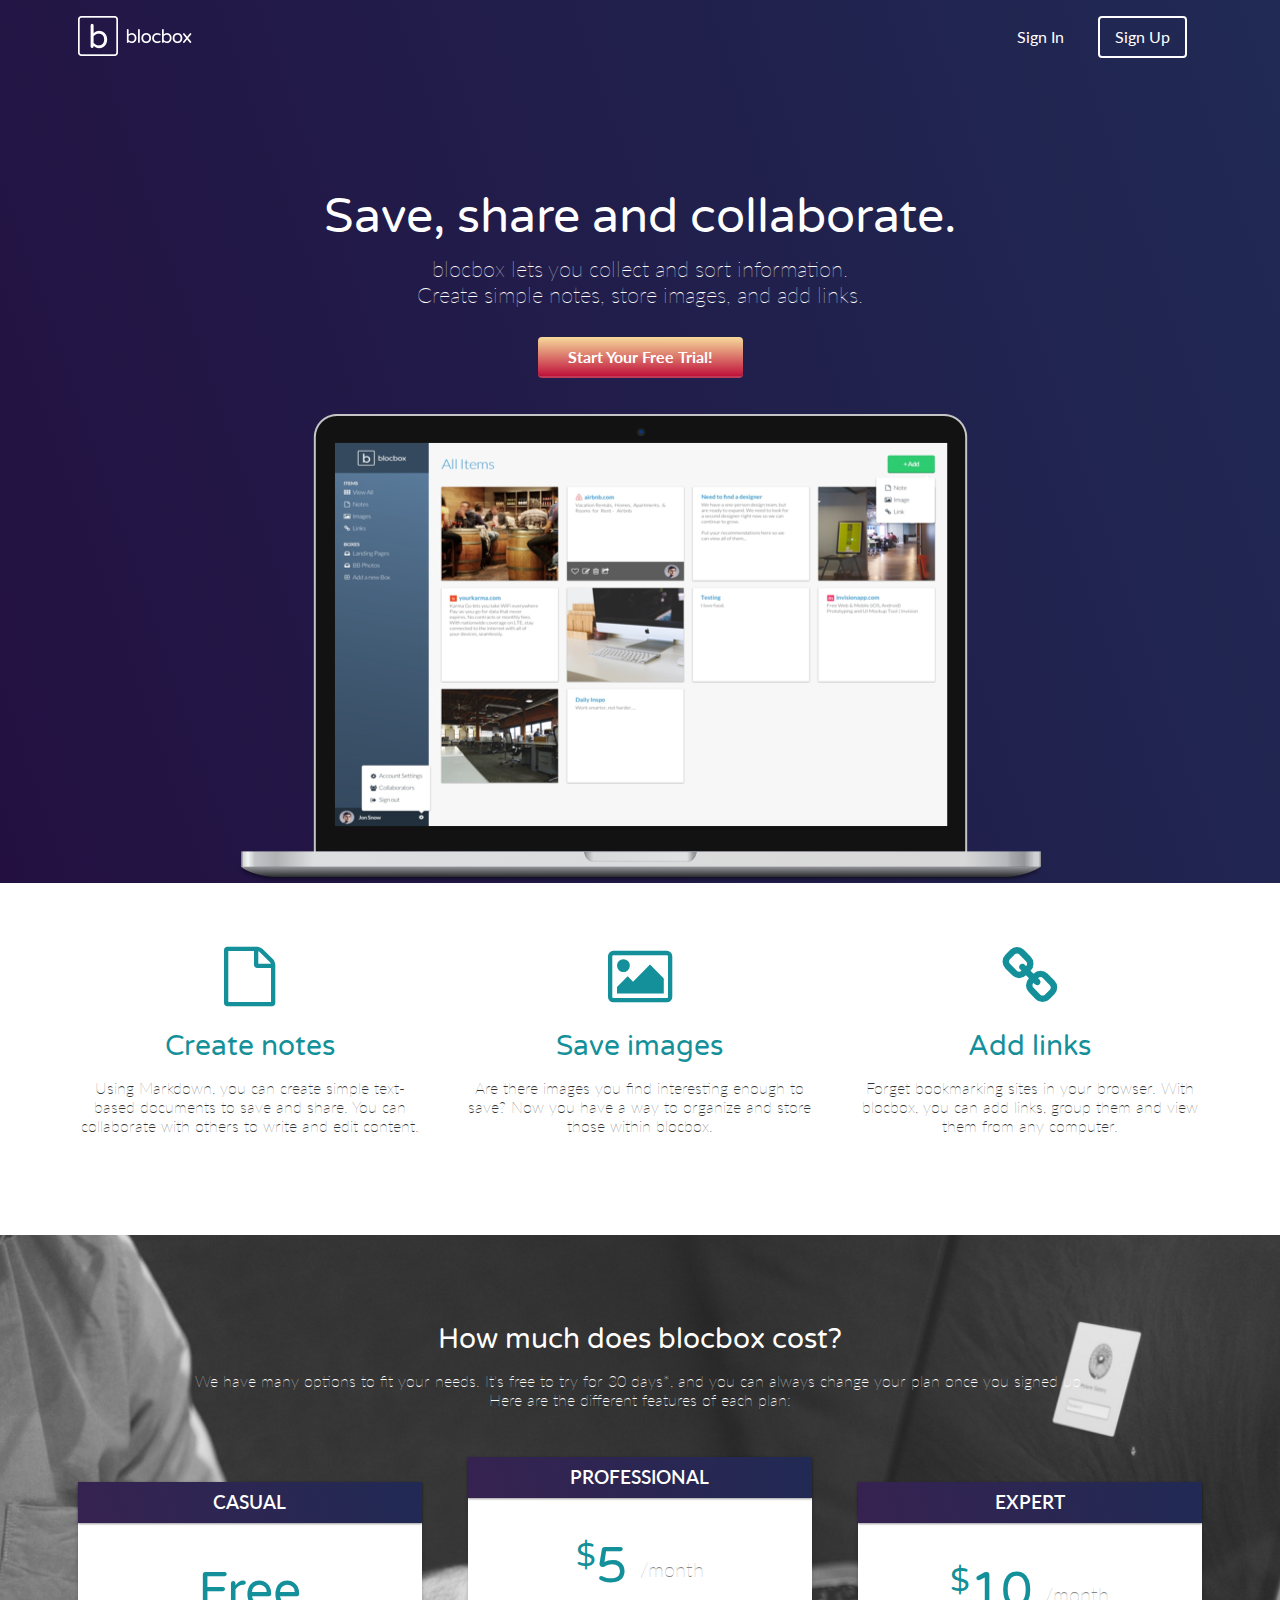
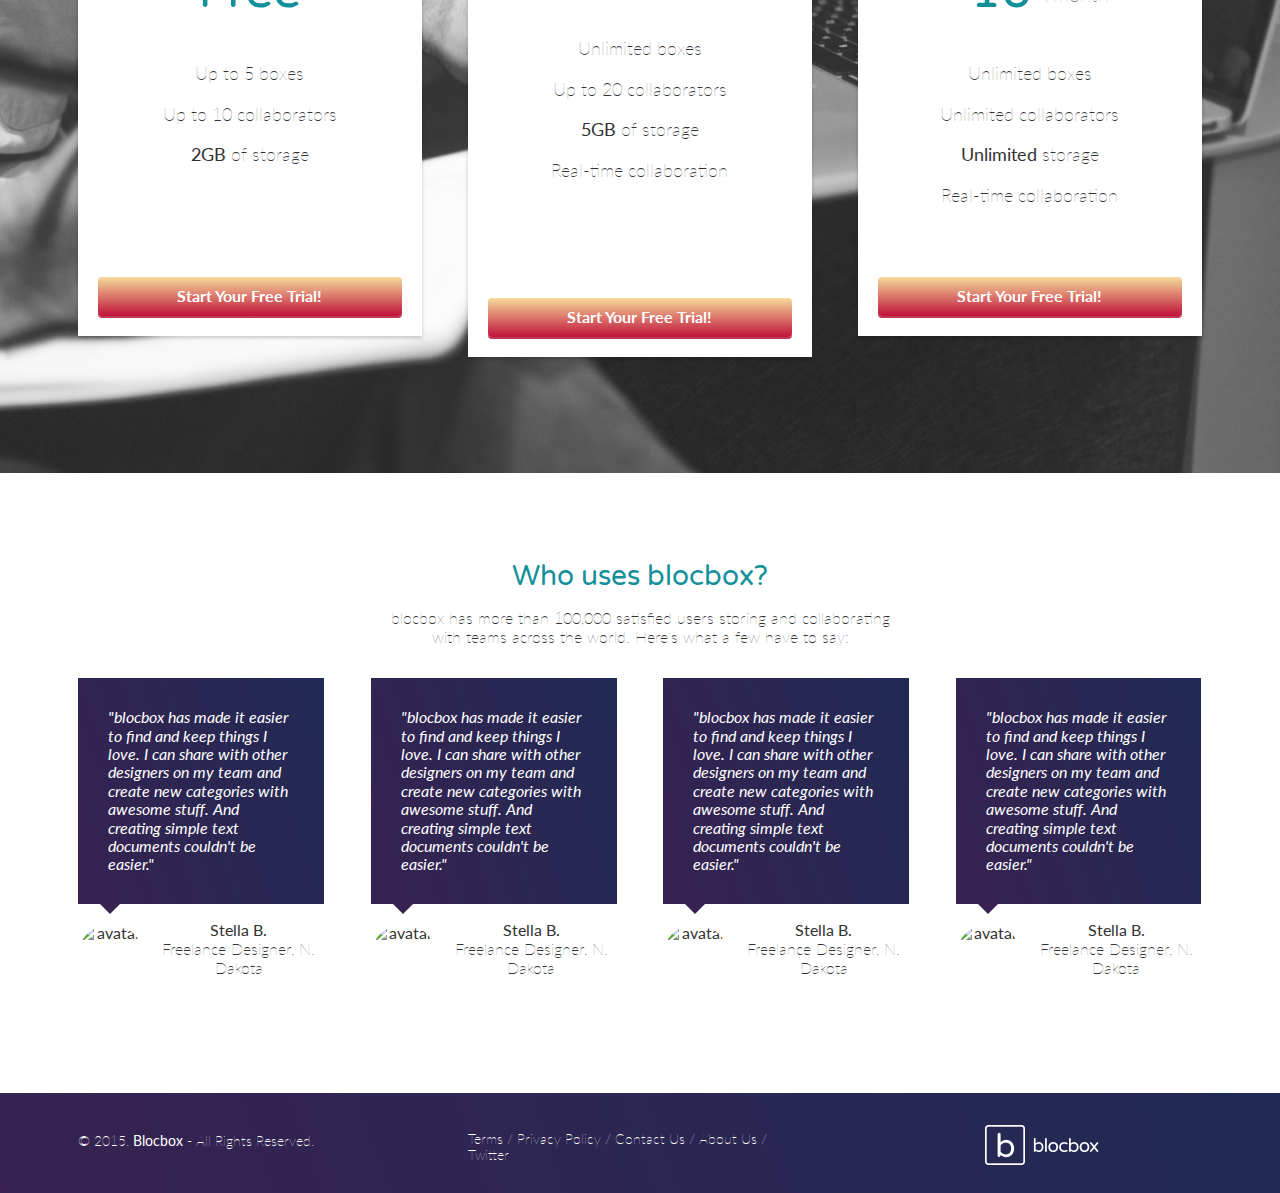
==== commit d05bd566: "Checkpoint 31 completed" ====
--- a/index.html
+++ b/index.html
@@ -1,157 +1,151 @@
 <!DOCTYPE html>
 <html lang="en-us">
 <head>
-  <meta http-equiv="X-UACompatible" content="IE=Edge">
+  <meta http-equiv="X-UA-Compatible" content="IE=Edge">
+  <meta name="viewport" content="width=device-width, initial-scale=1">
   <meta charset="UTF-8">
   <title>Save, share and collaborate | Blocbox</title>
 
   <!-- Google Fonts -->
-  <link href="https://fonts.googleapis.com/css?family=Lato:300,300i,400,400i,700,700i|Varela+Round" rel="stylesheet">
+  <link href='http://fonts.googleapis.com/css?family=Lato:300,400,700,300italic,400italic,700italic|Varela+Round' rel='stylesheet' type='text/css'>
 
   <!-- CSS -->
-  <link rel="stylesheet" href="css/normalize.css">
-  <link rel="stylesheet" href="css/style.css">
-  <link rel="stylesheet" href="css/font-awesome.css">
-  <link rel="stylesheet" href="css/animate.min.css">
+<link rel="stylesheet" href="css/normalize.css">
+<link rel="stylesheet" href="css/style.css">
+<link rel="stylesheet" href="css/font-awesome.css">
+<link rel="stylesheet" href="css/animate.min.css">
 
 </head>
 <body>
   <!-- Hero -->
-  <header>
-    <nav class="container">
-      <div class="one-half">
-        <a href="index.html" class="site-logo"><img src="images/site-logo.png" alt="Blocbox" /></a>
-      </div>
-      <div class="one-half">
+<header>
+  <nav class="container">
+    <div class="one-half">
+      <a href="index.html" class="site-logo"><img src="images/site-logo.png" alt="Blocbox" /></a>
+    </div>
+    <div class="one-half">
+      <ul>
+        <li><a href="signin.html">Sign In</a></li>
+        <li class="btn-outline"><a href="signup.html">Sign Up</a></li>
+      </ul>
+    </div>
+  </nav>
+  <div class="container hero">
+    <h1>Save, share and collaborate.</h1>
+    <p>blocbox lets you collect and sort information.<br/>Create simple notes, store images, and add links.</p>
+    <a href="signup.html" class="btn">Start Your Free Trial!</a>
+    <img src="images/dashboard.png" alt="Blocbox" />
+  </div>
+</header>
+<main role="main">
+
+  <!-- Benefits -->
+  <section class="benefits">
+    <ul class="container">
+      <li class="one-third">
+        <i class="fa fa-file-o" aria-hidden="true"></i>
+        <h2>Create notes</h2>
+        <p>Using Markdown, you can create simple text-based documents to save and share. You can collaborate with others to write and edit content.</p>
+      </li>
+      <li class="one-third">
+        <i class="fa fa-picture-o" aria-hidden="true"></i>
+        <h2>Save images</h2>
+        <p>Are there images you find interesting enough to save? Now you have a way to organize and store those within blocbox.</p>
+      </li>
+      <li class="one-third">
+        <i class="fa fa-link" aria-hidden="true"></i>
+        <h2>Add links</h2>
+        <p>Forget bookmarking sites in your browser. With blocbox, you can add links, group them and view them from any computer.</p>
+      </li>
+    </ul>
+  </section>
+
+  <!-- Pricing -->
+<section class="pricing">
+  <div class="container">
+    <h2>How much does blocbox cost?</h2>
+    <p>We have many options to fit your needs. It's free to try for 30 days*, and you can always change your plan once you signed up. <br/>Here are the different features of each plan:</p>
+  </div>
+  <ul class="container">
+    <li class="one-third">
+      <div class="box">
+        <h3>Casual</h3>
+        <h4>Free</h4>
         <ul>
-          <li><a href="signin.html">Sign In</a> </li>
-          <li class="btn-outline"><a href="signup.html">Sign Up</a></li>
+          <li>Up to 5 boxes</li>
+          <li>Up to 10 collaborators</li>
+          <li><strong>2GB</strong> of storage</li>
         </ul>
-      </div>
-
-    </nav>
-    <div class="container hero">
-      <h1 class="animated fadeIn">Save, share and collaborate</h1>
-      <p>blocbox lets you collect and sort information.<br>Create simple notes, store images, and add links.</p>
-      <a href="signup.html" class="btn">Start Your Free Trial!</a>
-      <img src="images/dashboard.png" alt="Blocbox" />
-    </div>
-  </header>
-  <main role="main">
-    <!-- Benefits -->
-    <section class="benefits">
-      <ul class="container">
-        <li class="one-third">
-          <i class="fa fa-file-o" aria-hidden="true"></i>
-          <h2>Create notes</h2>
-          <p>Using Markdown, you can create simple text-based documents to save and share. You can collaborate with others to write and edit content.</p>
-        </li>
-        <li class="one-third">
-          <i class="fa fa-picture-o" aria-hidden="true"></i>
-          <h2>Save images</h2>
-          <p>Are there images you find interesting enough to save? Now you have a way to organize and store these within blocbox.</p>
-        </li>
-        <li class="one-third">
-          <i class="fa fa-link" aria-hidden="true"></i>
-          <h2>Add links</h2>
-          <p>Forget bookmarking sites in your browser. With blocbox, you can add links, group them and view them from any computer.</p>
-        </li>
-      </ul>
-    </section>
-
-    <!-- Pricing -->
-    <section class="pricing">
-      <div class="container">
-        <h2>How much does blocbox cost?</h2>
-        <p>We have many options to fit your needs. It's free to try for 30 days*, and you can always change your plan once you signed up. <br/>Here are the different features of each plan:</p>
-      </div>
-      <ul class="container">
-        <li class="one-third">
-          <div class="box">
-            <h3>Casual</h3>
-            <h4>Free</h4>
-            <ul>
-              <li>Up to 5 boxes</li>
-              <li>Up to 10 collaborators</li>
-              <li><strong>2GB</strong> of storage</li>
-            </ul>
-            <a href="signup.html" class="btn">Start Your Free Trial!</a>
-          </div>
-        </li>
-        <li class="one-third">
-          <div class="box middle">
-            <h3>Professional</h3>
-            <h4><span>$</span>5 <span class="month">/month</span></h4>
-            <ul>
-              <li>Unlimited boxes</li>
-              <li>Up to 20 collaborators</li>
-              <li><strong>5GB</strong> of storage</li>
-              <li>Real-time collaborators</li>
-            </ul>
-            <a href="signup.html" class="btn">Start Your Free Trial!</a>
-          </div>
-        </li>
-        <li class="one-third">
-          <div class="box">
-            <h3>Expert</h3>
-            <h4><span>$</span>10 <span class="month">/month</span></h4>
-            <ul>
-              <li>Unlimited boxes</li>
-              <li>Unlimited collaborators</li>
-              <li><strong>Unlimited</strong> of storage</li>
-              <li>Real-time collaborators</li>
-            </ul>
-            <a href="signup.html" class="btn">Start Your Free Trial!</a>
-          </div>
-        </li>
-      </ul>
-      <div class="container">
-        <p class="small">*We will not collect your credit card information until your 30-day trial has ended.</p>
-      </div>
-    </section>
-
-    <!--Testimonials -->
-    <section class="testimonials">
-      <div class="container">
-        <h2>Who uses blocbox?</h2>
-        <p>blocbox has more than 100,000 satisfied users storing and collaborating<br/> with teams across the world. Here's what a few have to say:</p>
-      </div>
-      <ul class="container">
-        <li class="one-fourth">
-          <blockquote>"blocbox has made it easier to find and keep things I love. I can share with other designers on my team and create new categories with awesome stuff. And creating simple text documents couldn't be easier."</blockquote>
-          <img src="https://s3.amazonaws.com/uifaces/faces/twitter/jsa/128.jpg" alt="avatar">
-          <p class="names"><strong>Jon Snow</strong><br/>Freelance Designer, N. Dakota</p>
-        </li>
-        <li class="one-fourth">
-          <blockquote>"blocbox has made it easier to find and keep things I love. I can share with other designers on my team and create new categories with awesome stuff. And creating simple text documents couldn't be easier."</blockquote>
-          <img src="https://s3.amazonaws.com/uifaces/faces/twitter/jsa/128.jpg" alt="avatar">
-          <p class="names"><strong>Jon Snow</strong><br/>Freelance Designer, N. Dakota</p>
-        </li>
-        <li class="one-fourth">
-          <blockquote>"blocbox has made it easier to find and keep things I love. I can share with other designers on my team and create new categories with awesome stuff. And creating simple text documents couldn't be easier."</blockquote>
-          <img src="https://s3.amazonaws.com/uifaces/faces/twitter/jsa/128.jpg" alt="avatar">
-          <p class="names"><strong>Jon Snow</strong><br/>Freelance Designer, N. Dakota</p>
-        </li>
-        <li class="one-fourth">
-          <blockquote>"blocbox has made it easier to find and keep things I love. I can share with other designers on my team and create new categories with awesome stuff. And creating simple text documents couldn't be easier."</blockquote>
-          <img src="https://s3.amazonaws.com/uifaces/faces/twitter/jsa/128.jpg" alt="avatar">
-          <p class="names"><strong>Jon Snow</strong><br/>Freelance Designer, N. Dakota</p>
-        </li>
-      </ul>
-    </section>
-    <!-- Last CTA Sign Up -->
-    <section class="last sign up">
-      <div class="container">
-        <h2>Join Blocbox today!</h2>
-        <p>Begin sharing, saving and collaborating.</p>
         <a href="signup.html" class="btn">Start Your Free Trial!</a>
       </div>
-    </section>
-  </main>
+    </li>
+    <li class="one-third">
+  <div class="box middle">
+    <h3>Professional</h3>
+    <h4><span>$</span>5 <span class="month">/month</span></h4>
+    <ul>
+      <li>Unlimited boxes</li>
+      <li>Up to 20 collaborators</li>
+      <li><strong>5GB</strong> of storage</li>
+      <li>Real-time collaboration</li>
+    </ul>
+    <a href="signup.html" class="btn">Start Your Free Trial!</a>
+  </div>
+</li>
+<li class="one-third">
+  <div class="box">
+    <h3>Expert</h3>
+    <h4><span>$</span>10 <span class="month">/month</span></h4>
+    <ul>
+      <li>Unlimited boxes</li>
+      <li>Unlimited collaborators</li>
+      <li><strong>Unlimited</strong> storage</li>
+      <li>Real-time collaboration</li>
+    </ul>
+    <a href="signup.html" class="btn">Start Your Free Trial!</a>
+   </div>
+  </li>
+  </ul>
+</section>
 
-  <!-- Footer -->
-  <footer>
-    <div class="container footer-nav-block">
+<!-- Testimonials -->
+<section class="testimonials">
+  <div class="container">
+    <h2>Who uses blocbox?</h2>
+    <p>blocbox has more than 100,000 satisfied users storing and collaborating<br/> with teams across the world. Here's what a few have to say:</p>
+  </div>
+  <ul class="container">
+    <li class="one-fourth">
+      <blockquote>"blocbox has made it easier to find and keep things I love. I can share with other designers on my team and create new categories with awesome stuff. And creating simple text documents couldn't be easier."
+      </blockquote>
+      <img src="https://s3.amazonaws.com/uifaces/faces/twitter/jsa/128.jpg" alt="avatar">
+      <p class="name"><strong>Stella B.</strong><br/>Freelance Designer, N. Dakota</p>
+    </li>
+    <li class="one-fourth">
+      <blockquote>"blocbox has made it easier to find and keep things I love. I can share with other designers on my team and create new categories with awesome stuff. And creating simple text documents couldn't be easier."</blockquote>
+      <img src="https://s3.amazonaws.com/uifaces/faces/twitter/jsa/128.jpg" alt="avatar">
+      <p class="name"><strong>Stella B.</strong><br/>Freelance Designer, N. Dakota</p>
+    </li>
+    <li class="one-fourth">
+      <blockquote>"blocbox has made it easier to find and keep things I love. I can share with other designers on my team and create new categories with awesome stuff. And creating simple text documents couldn't be easier."
+      </blockquote>
+      <img src="https://s3.amazonaws.com/uifaces/faces/twitter/jsa/128.jpg" alt="avatar">
+      <p class="name"><strong>Stella B.</strong><br/>Freelance Designer, N. Dakota</p>
+    </li>
+    <li class="one-fourth">
+      <blockquote>"blocbox has made it easier to find and keep things I love. I can share with other designers on my team and create new categories with awesome stuff. And creating simple text documents couldn't be easier."
+      </blockquote>
+      <img src="https://s3.amazonaws.com/uifaces/faces/twitter/jsa/128.jpg" alt="avatar">
+      <p class="name"><strong>Stella B.</strong><br/>Freelance Designer, N. Dakota</p>
+     </li>
+   </ul>
+ </div>
+</section>
+</main>
+
+<!-- Footer -->
+<footer>
+  <div class="container footer-nav-block">
       <div class="left-footer-block one-third">
         <p class="copyright-block">&copy; 2015. <strong>Blocbox</strong> - All Rights Reserved.</p>
       </div>
@@ -168,6 +162,7 @@
         <img class="logo" src="images/site-logo.png" alt="Blocbox" />
       </div>
   </div>
-  </footer>
+</footer>
+
 </body>
 </html>
--- a/css/style.css
+++ b/css/style.css
@@ -33,13 +33,13 @@
 }
 
 /* psuedo classes: to set content before as well as after any container */
-.container: before,
-.container: after {
+.container:before,
+.container:after {
   content: " ";
   display: table;
 }
 
-.container: after {
+.container:after {
   clear: both;
 }
 
